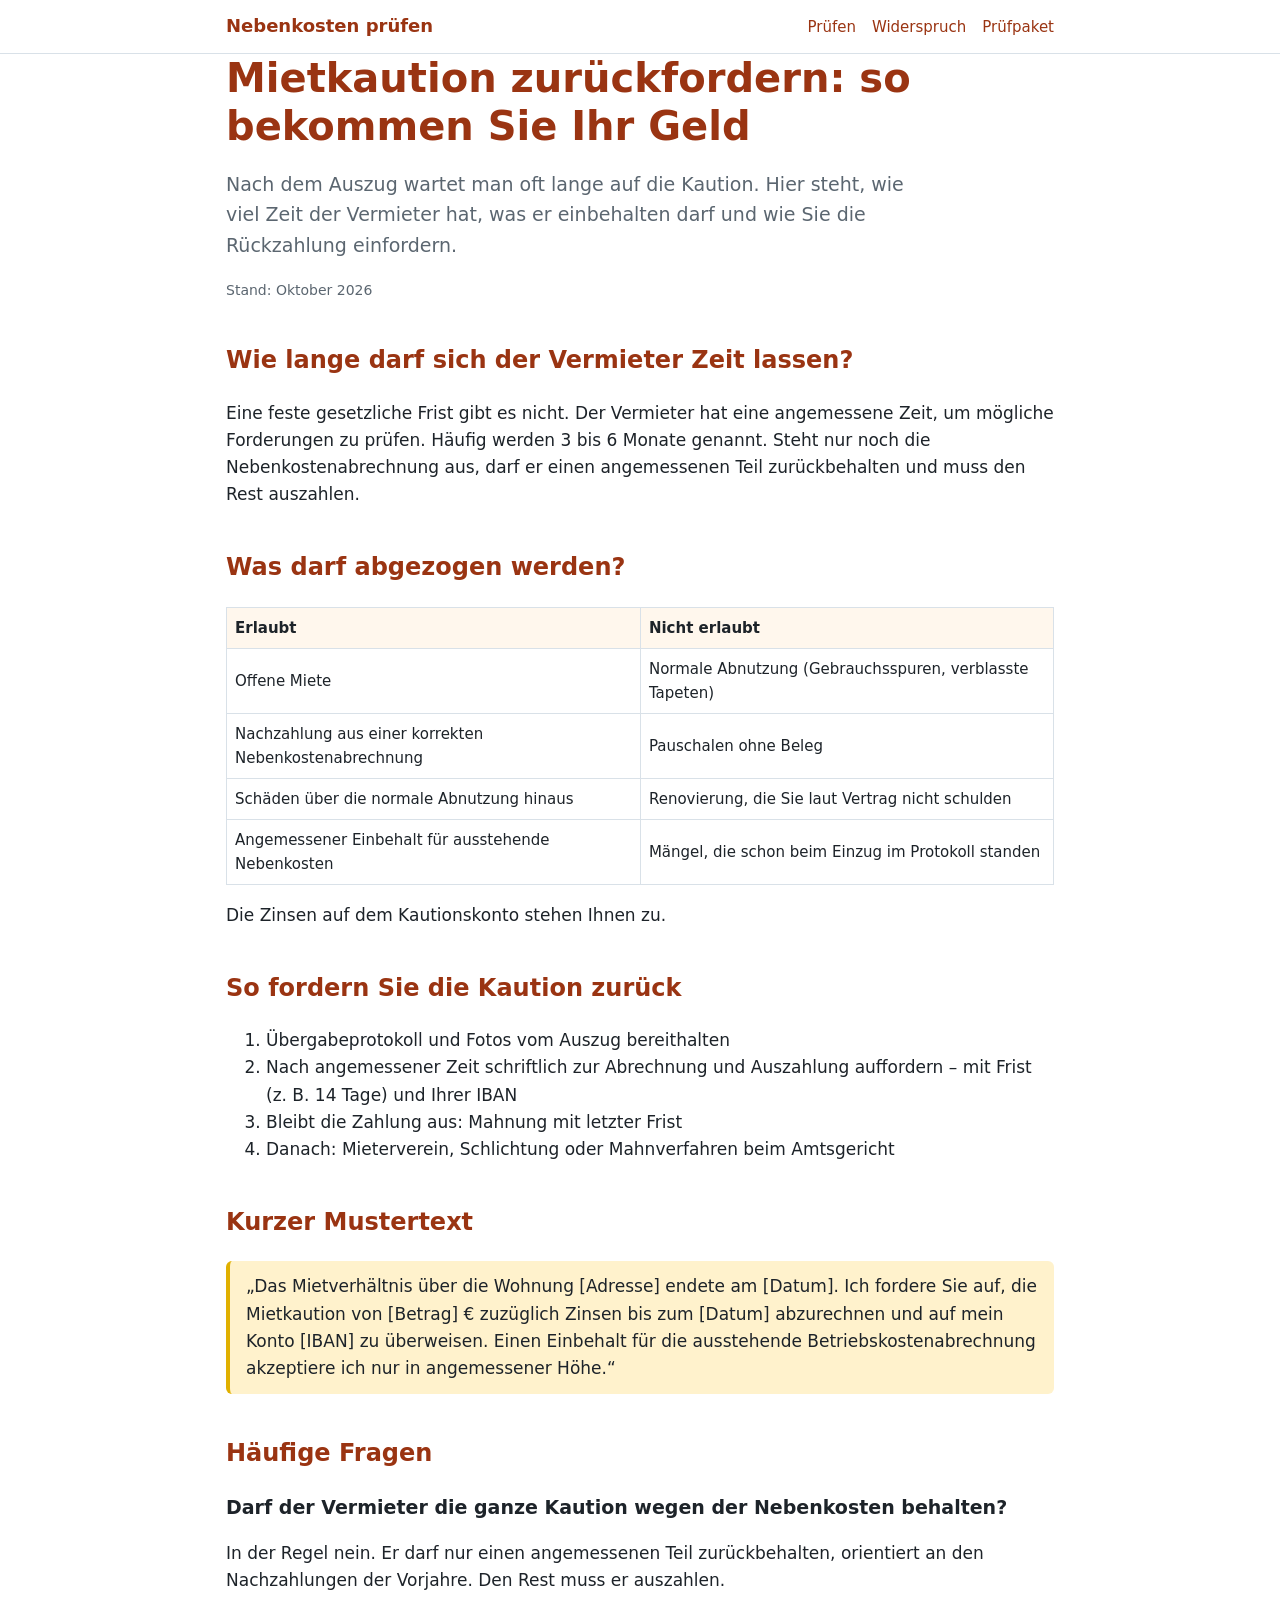
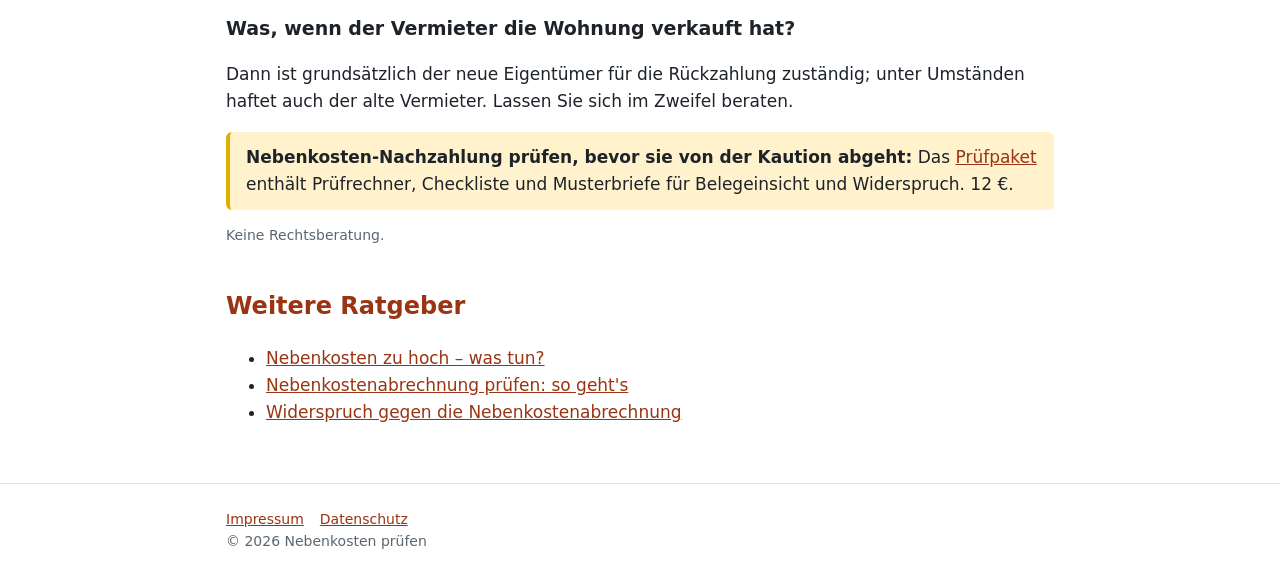
==== ratgeber/mietkaution-zurueckfordern.html @ 6026857a "Ratgeber Mietkaution zurückfordern Co-Authored-By: Claude Opus 5.5 <noreply@anthropic.com>" ====
<!doctype html>
<html lang="de">
<head>
<meta charset="utf-8">
<meta name="viewport" content="width=device-width, initial-scale=1">
<title>Mietkaution zurückfordern: Fristen, Abzüge und Musterschreiben</title>
<meta name="description" content="Mietkaution zurückfordern nach dem Auszug: wie lange der Vermieter Zeit hat, was er abziehen darf, Einbehalt für Nebenkosten, Zinsen – und wie Sie die Rückzahlung richtig einfordern.">
<link rel="canonical" href="https://n0mchen.github.io/nebenkosten-pruefen/ratgeber/mietkaution-zurueckfordern.html">
<link rel="stylesheet" href="../style.css">
<script type="application/ld+json" id="faq-auto">{"@context": "https://schema.org", "@type": "FAQPage", "mainEntity": [{"@type": "Question", "name": "Darf der Vermieter die ganze Kaution wegen der Nebenkosten behalten?", "acceptedAnswer": {"@type": "Answer", "text": "In der Regel nein. Er darf nur einen angemessenen Teil zurückbehalten, orientiert an den Nachzahlungen der Vorjahre. Den Rest muss er auszahlen."}}, {"@type": "Question", "name": "Was, wenn der Vermieter die Wohnung verkauft hat?", "acceptedAnswer": {"@type": "Answer", "text": "Dann ist grundsätzlich der neue Eigentümer für die Rückzahlung zuständig; unter Umständen haftet auch der alte Vermieter. Lassen Sie sich im Zweifel beraten."}}]}</script>
</head>
<body>
<header><div class="wrap"><a class="logo" href="../">Nebenkosten prüfen</a>
<nav><a href="nebenkostenabrechnung-pruefen.html">Prüfen</a><a href="widerspruch-nebenkostenabrechnung.html">Widerspruch</a><a href="../">Prüfpaket</a></nav></div></header>
<main class="wrap">
<h1>Mietkaution zurückfordern: so bekommen Sie Ihr Geld</h1>
<p class="lead">Nach dem Auszug wartet man oft lange auf die Kaution. Hier steht, wie viel Zeit der Vermieter hat, was er einbehalten darf und wie Sie die Rückzahlung einfordern.</p>
<p class="klein">Stand: Oktober 2026</p>

<h2>Wie lange darf sich der Vermieter Zeit lassen?</h2>
<p>Eine feste gesetzliche Frist gibt es nicht. Der Vermieter hat eine angemessene Zeit, um mögliche Forderungen zu prüfen. Häufig werden 3 bis 6 Monate genannt. Steht nur noch die Nebenkostenabrechnung aus, darf er einen angemessenen Teil zurückbehalten und muss den Rest auszahlen.</p>

<h2>Was darf abgezogen werden?</h2>
<div class="tabelle"><table>
<tr><th>Erlaubt</th><th>Nicht erlaubt</th></tr>
<tr><td>Offene Miete</td><td>Normale Abnutzung (Gebrauchsspuren, verblasste Tapeten)</td></tr>
<tr><td>Nachzahlung aus einer korrekten Nebenkostenabrechnung</td><td>Pauschalen ohne Beleg</td></tr>
<tr><td>Schäden über die normale Abnutzung hinaus</td><td>Renovierung, die Sie laut Vertrag nicht schulden</td></tr>
<tr><td>Angemessener Einbehalt für ausstehende Nebenkosten</td><td>Mängel, die schon beim Einzug im Protokoll standen</td></tr>
</table></div>
<p>Die Zinsen auf dem Kautionskonto stehen Ihnen zu.</p>

<h2>So fordern Sie die Kaution zurück</h2>
<ol>
<li>Übergabeprotokoll und Fotos vom Auszug bereithalten</li>
<li>Nach angemessener Zeit schriftlich zur Abrechnung und Auszahlung auffordern – mit Frist (z. B. 14 Tage) und Ihrer IBAN</li>
<li>Bleibt die Zahlung aus: Mahnung mit letzter Frist</li>
<li>Danach: Mieterverein, Schlichtung oder Mahnverfahren beim Amtsgericht</li>
</ol>

<h2>Kurzer Mustertext</h2>
<p class="hinweis">„Das Mietverhältnis über die Wohnung [Adresse] endete am [Datum]. Ich fordere Sie auf, die Mietkaution von [Betrag] € zuzüglich Zinsen bis zum [Datum] abzurechnen und auf mein Konto [IBAN] zu überweisen. Einen Einbehalt für die ausstehende Betriebskostenabrechnung akzeptiere ich nur in angemessener Höhe.“</p>

<h2>Häufige Fragen</h2>
<h3>Darf der Vermieter die ganze Kaution wegen der Nebenkosten behalten?</h3>
<p>In der Regel nein. Er darf nur einen angemessenen Teil zurückbehalten, orientiert an den Nachzahlungen der Vorjahre. Den Rest muss er auszahlen.</p>
<h3>Was, wenn der Vermieter die Wohnung verkauft hat?</h3>
<p>Dann ist grundsätzlich der neue Eigentümer für die Rückzahlung zuständig; unter Umständen haftet auch der alte Vermieter. Lassen Sie sich im Zweifel beraten.</p>

<div class="hinweis"><strong>Nebenkosten-Nachzahlung prüfen, bevor sie von der Kaution abgeht:</strong> Das <a href="../">Prüfpaket</a> enthält Prüfrechner, Checkliste und Musterbriefe für Belegeinsicht und Widerspruch. 12 €.</div>
<p class="klein">Keine Rechtsberatung.</p>
<section class="weitere"><h2>Weitere Ratgeber</h2><ul><li><a href="nebenkosten-zu-hoch.html">Nebenkosten zu hoch – was tun?</a></li><li><a href="nebenkostenabrechnung-pruefen.html">Nebenkostenabrechnung prüfen: so geht's</a></li><li><a href="widerspruch-nebenkostenabrechnung.html">Widerspruch gegen die Nebenkostenabrechnung</a></li></ul></section>
</main>
<footer><div class="wrap"><a href="../impressum.html">Impressum</a><a href="../datenschutz.html">Datenschutz</a><br>© 2026 Nebenkosten prüfen</div></footer>
</body>
</html>
---- style.css ----
:root{--blau:#9A3412;--hell:#FFF7ED;--gelb:#FFF2CC;--text:#1d2329;--grau:#5b6670;--rand:#d9e1e8}
*{box-sizing:border-box}
body{margin:0;font-family:system-ui,-apple-system,"Segoe UI",Arial,sans-serif;color:var(--text);background:#fff;line-height:1.6;font-size:17px}
a{color:var(--blau)}
.wrap{max-width:860px;margin:0 auto;padding:0 16px}
header{border-bottom:1px solid var(--rand)}
header .wrap{display:flex;justify-content:space-between;align-items:center;gap:12px;padding-top:12px;padding-bottom:12px;flex-wrap:wrap}
.logo{font-weight:700;color:var(--blau);text-decoration:none;font-size:18px}
nav a{margin-left:16px;text-decoration:none;font-size:15px}
.hero{background:var(--hell);padding:48px 0}
h1{font-size:clamp(28px,5vw,40px);line-height:1.2;margin:0 0 16px;color:var(--blau)}
h2{font-size:24px;color:var(--blau);margin-top:40px}
h3{font-size:19px;margin-bottom:4px}
.lead{font-size:19px;color:var(--grau);max-width:680px}
.btn{display:inline-block;background:var(--blau);color:#fff;padding:14px 26px;border-radius:8px;text-decoration:none;font-weight:700;font-size:18px}
.btn:hover{opacity:.9}
.preis{font-size:30px;font-weight:700;margin:8px 0}
.grid{display:grid;grid-template-columns:repeat(auto-fit,minmax(240px,1fr));gap:16px}
.karte{border:1px solid var(--rand);border-radius:10px;padding:18px;background:#fff}
.hinweis{background:var(--gelb);border-left:4px solid #e0b000;padding:12px 16px;border-radius:6px}
.check li{list-style:none;margin:6px 0}
.check li::before{content:"✓ ";color:#2e7d32;font-weight:700}
table{border-collapse:collapse;width:100%;font-size:15px}
th,td{border:1px solid var(--rand);padding:8px;text-align:left}
th{background:var(--hell)}
.tabelle{overflow-x:auto}
img{max-width:100%;height:auto}
footer{border-top:1px solid var(--rand);margin-top:56px;padding:24px 0;font-size:14px;color:var(--grau)}
footer a{margin-right:16px}
.klein{font-size:14px;color:var(--grau)}
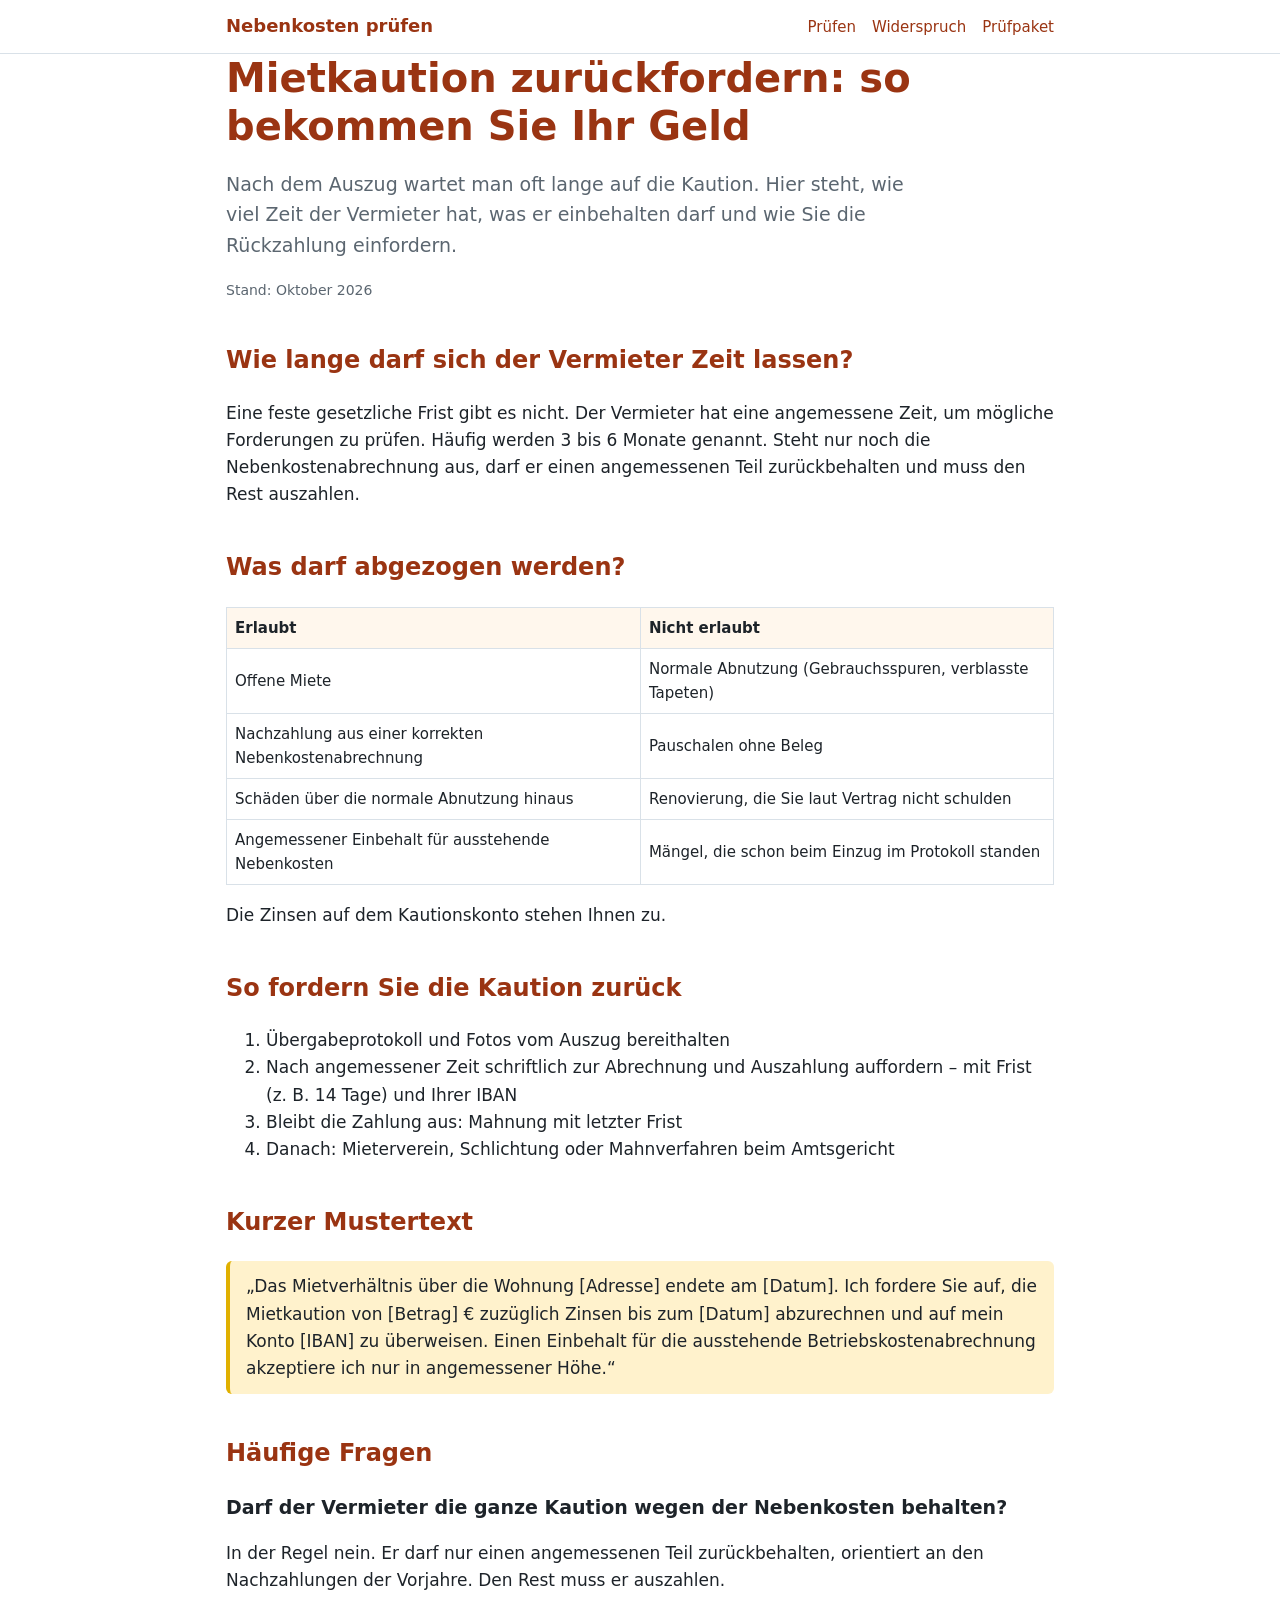
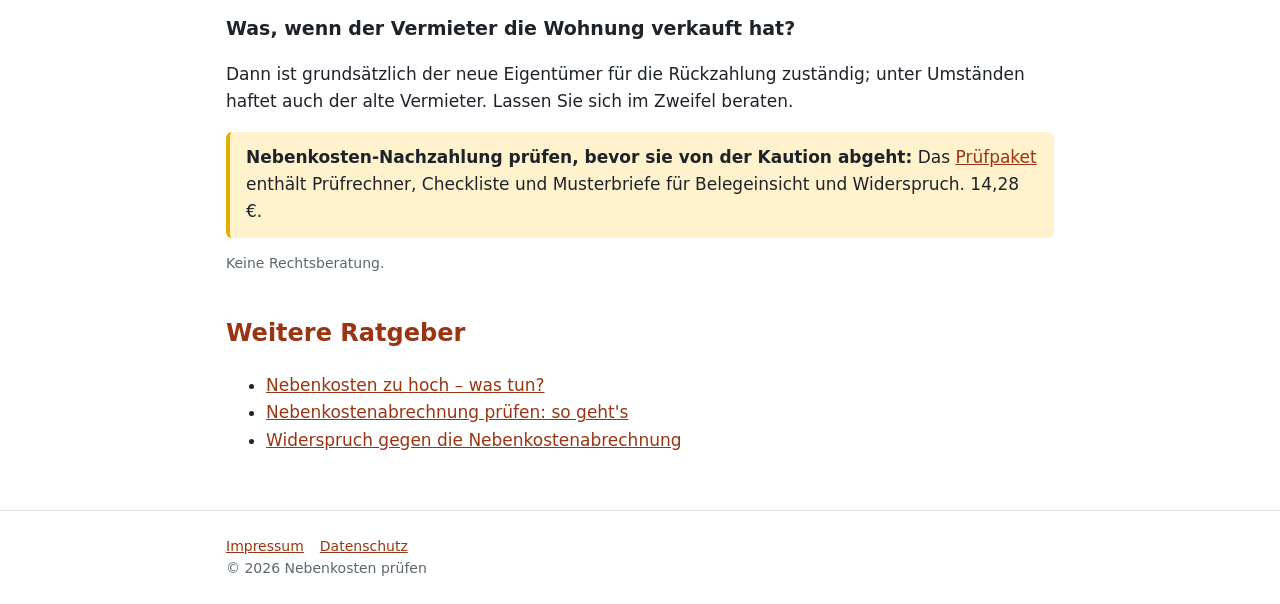
==== commit 9be7f085: "Preise an Digistore angepasst (MwSt.) Co-Authored-By: Claude Opus 5.5 <noreply@anthropic.com>" ====
--- a/ratgeber/mietkaution-zurueckfordern.html
+++ b/ratgeber/mietkaution-zurueckfordern.html
@@ -47,7 +47,7 @@
 <h3>Was, wenn der Vermieter die Wohnung verkauft hat?</h3>
 <p>Dann ist grundsätzlich der neue Eigentümer für die Rückzahlung zuständig; unter Umständen haftet auch der alte Vermieter. Lassen Sie sich im Zweifel beraten.</p>
 
-<div class="hinweis"><strong>Nebenkosten-Nachzahlung prüfen, bevor sie von der Kaution abgeht:</strong> Das <a href="../">Prüfpaket</a> enthält Prüfrechner, Checkliste und Musterbriefe für Belegeinsicht und Widerspruch. 12 €.</div>
+<div class="hinweis"><strong>Nebenkosten-Nachzahlung prüfen, bevor sie von der Kaution abgeht:</strong> Das <a href="../">Prüfpaket</a> enthält Prüfrechner, Checkliste und Musterbriefe für Belegeinsicht und Widerspruch. 14,28 €.</div>
 <p class="klein">Keine Rechtsberatung.</p>
 <section class="weitere"><h2>Weitere Ratgeber</h2><ul><li><a href="nebenkosten-zu-hoch.html">Nebenkosten zu hoch – was tun?</a></li><li><a href="nebenkostenabrechnung-pruefen.html">Nebenkostenabrechnung prüfen: so geht's</a></li><li><a href="widerspruch-nebenkostenabrechnung.html">Widerspruch gegen die Nebenkostenabrechnung</a></li></ul></section>
 </main>
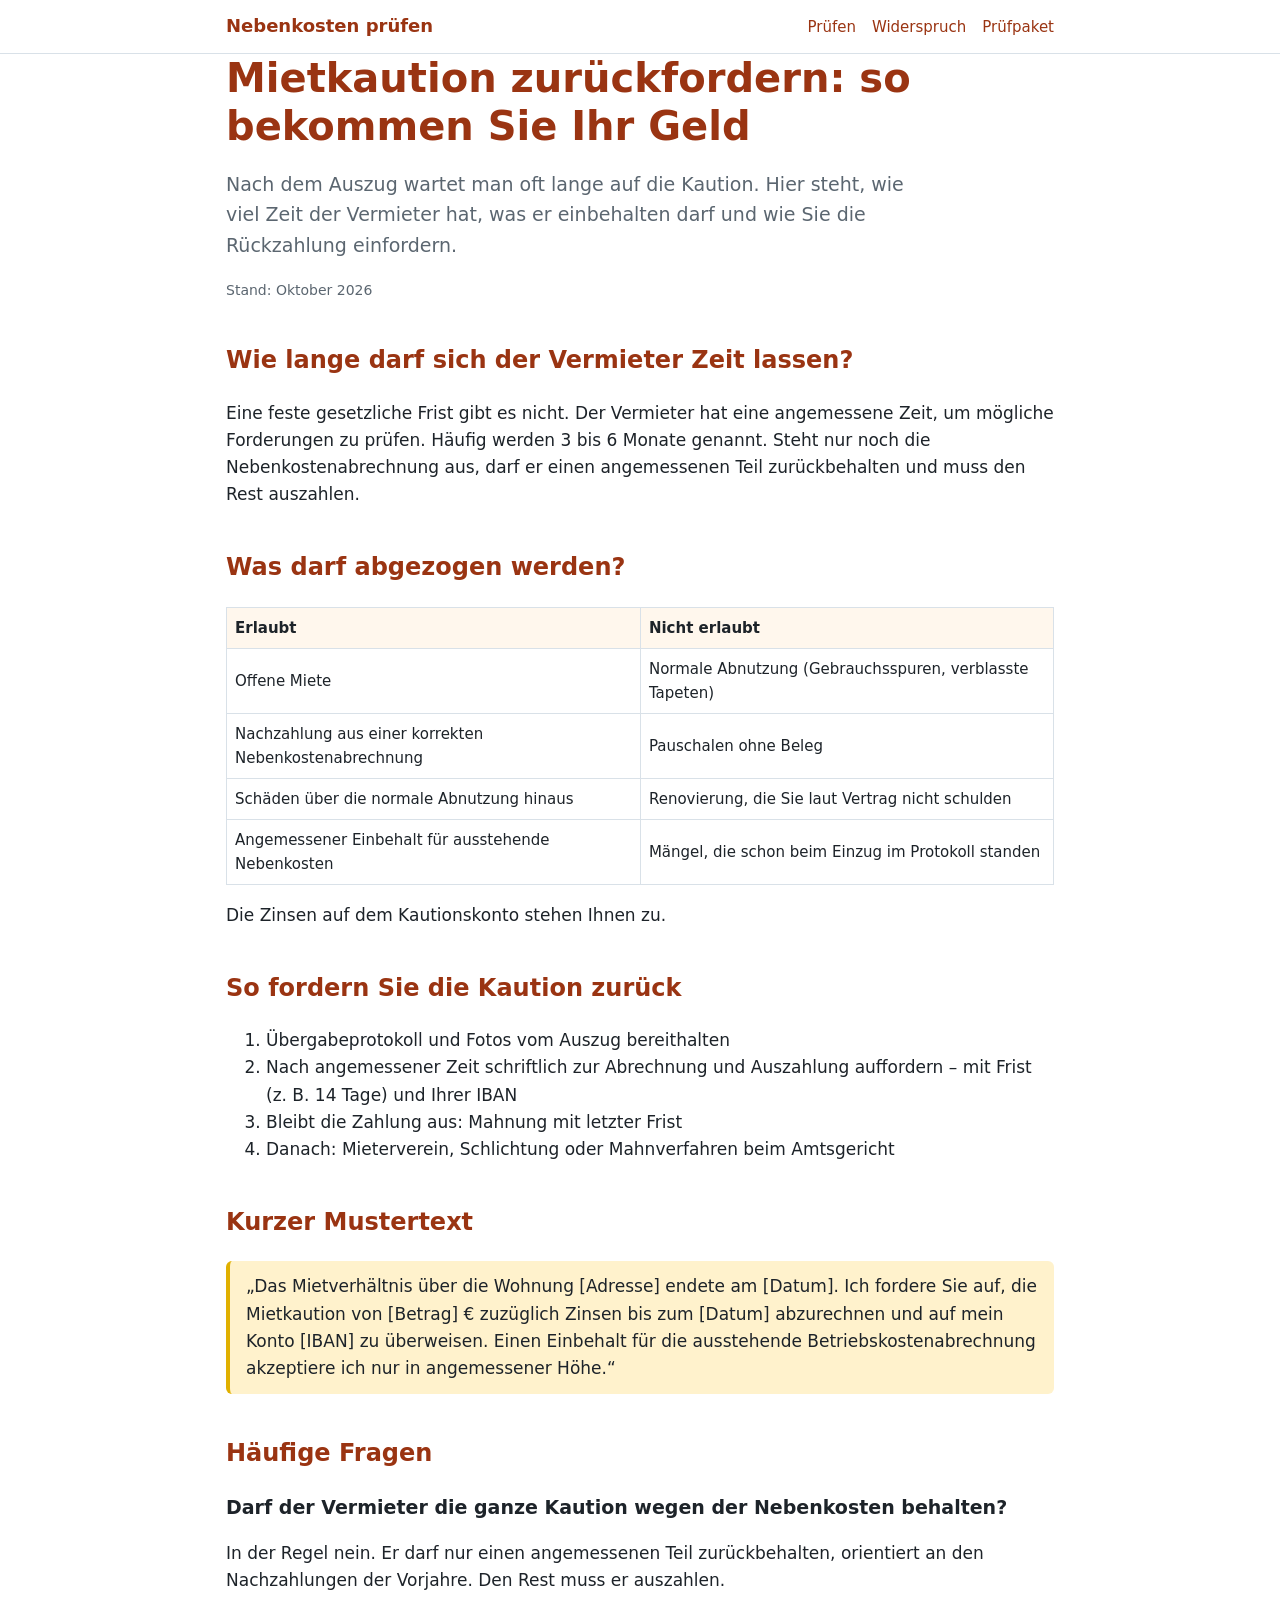
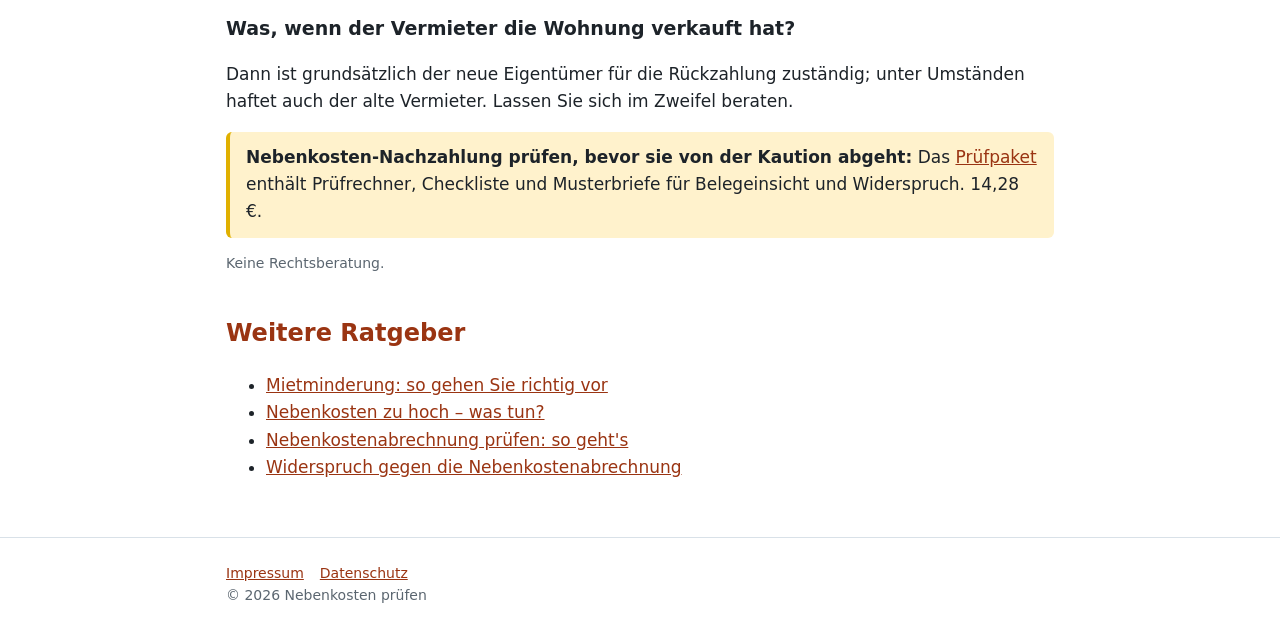
==== commit 0fffb391: "Ratgeber Mietminderung Co-Authored-By: Claude Opus 5.5 <noreply@anthropic.com>" ====
--- a/ratgeber/mietkaution-zurueckfordern.html
+++ b/ratgeber/mietkaution-zurueckfordern.html
@@ -49,7 +49,7 @@
 
 <div class="hinweis"><strong>Nebenkosten-Nachzahlung prüfen, bevor sie von der Kaution abgeht:</strong> Das <a href="../">Prüfpaket</a> enthält Prüfrechner, Checkliste und Musterbriefe für Belegeinsicht und Widerspruch. 14,28 €.</div>
 <p class="klein">Keine Rechtsberatung.</p>
-<section class="weitere"><h2>Weitere Ratgeber</h2><ul><li><a href="nebenkosten-zu-hoch.html">Nebenkosten zu hoch – was tun?</a></li><li><a href="nebenkostenabrechnung-pruefen.html">Nebenkostenabrechnung prüfen: so geht's</a></li><li><a href="widerspruch-nebenkostenabrechnung.html">Widerspruch gegen die Nebenkostenabrechnung</a></li></ul></section>
+<section class="weitere"><h2>Weitere Ratgeber</h2><ul><li><a href="mietminderung.html">Mietminderung: so gehen Sie richtig vor</a></li><li><a href="nebenkosten-zu-hoch.html">Nebenkosten zu hoch – was tun?</a></li><li><a href="nebenkostenabrechnung-pruefen.html">Nebenkostenabrechnung prüfen: so geht's</a></li><li><a href="widerspruch-nebenkostenabrechnung.html">Widerspruch gegen die Nebenkostenabrechnung</a></li></ul></section>
 </main>
 <footer><div class="wrap"><a href="../impressum.html">Impressum</a><a href="../datenschutz.html">Datenschutz</a><br>© 2026 Nebenkosten prüfen</div></footer>
 </body>
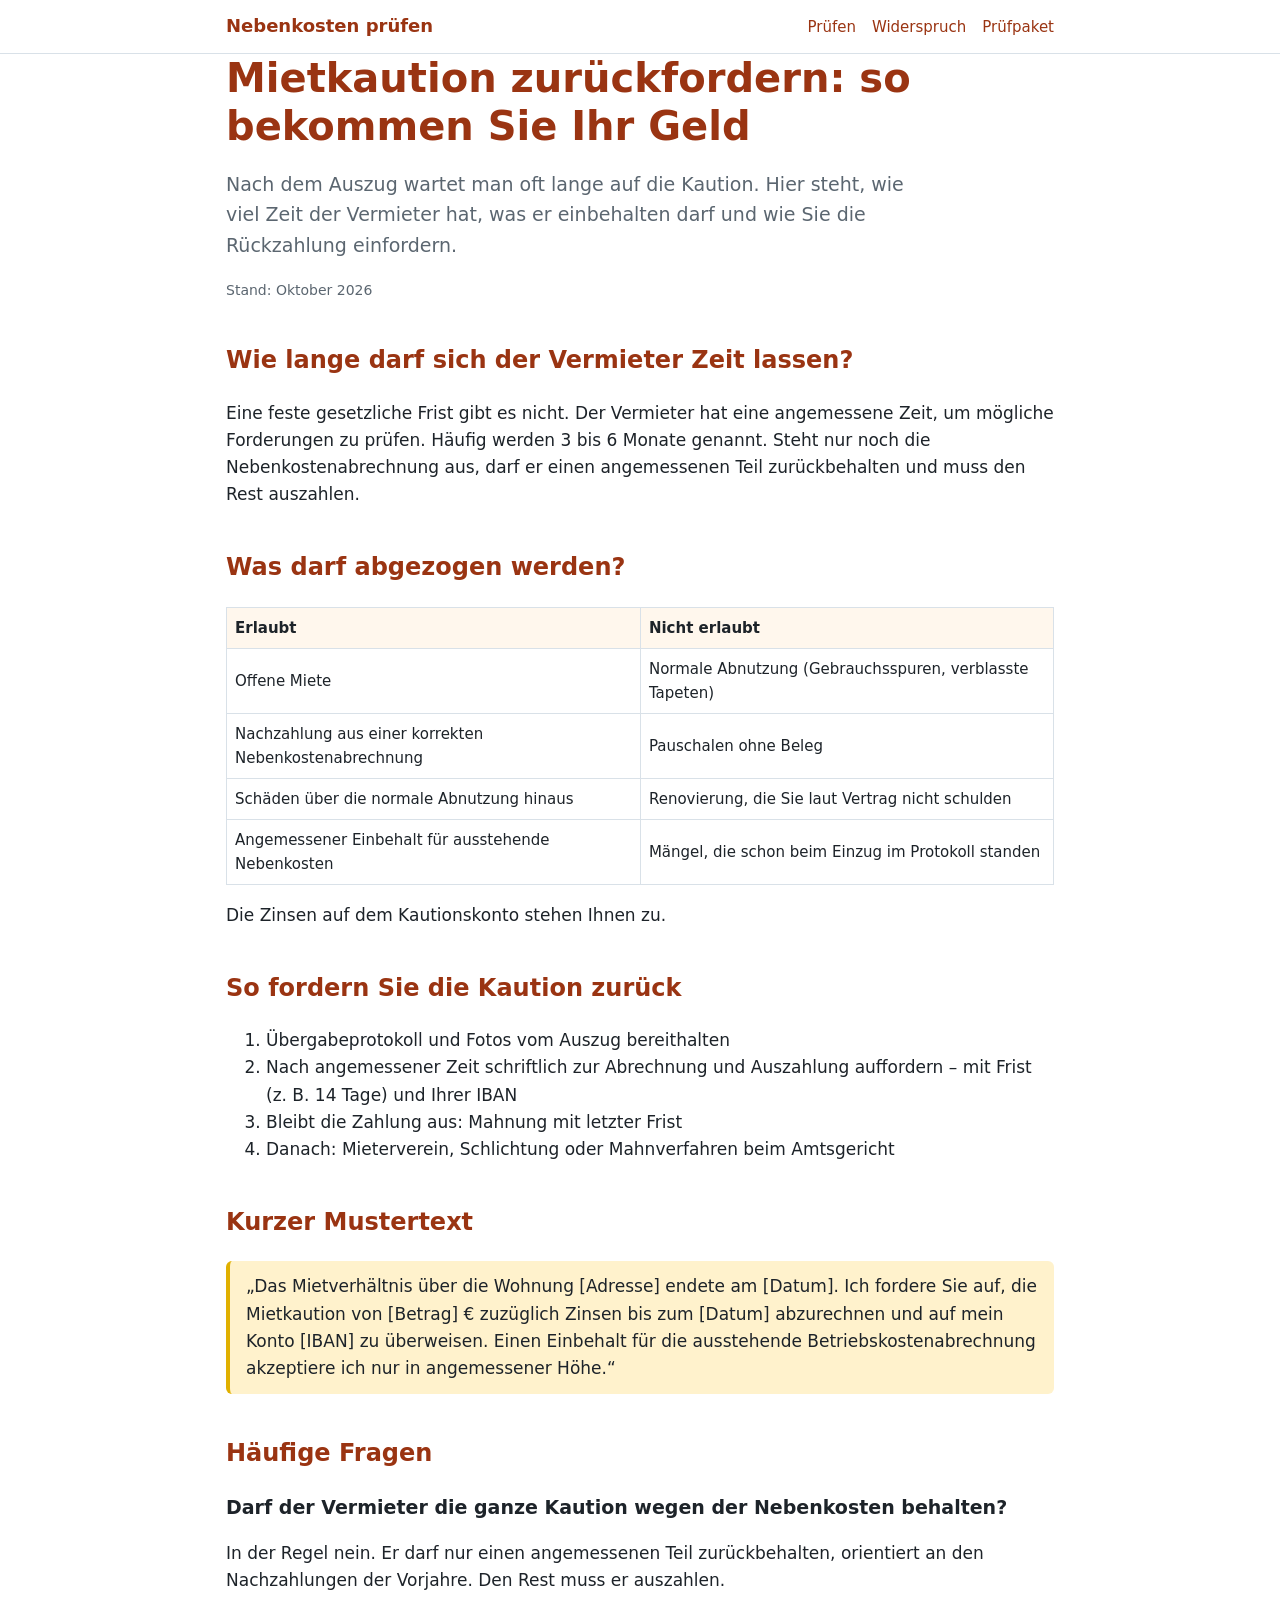
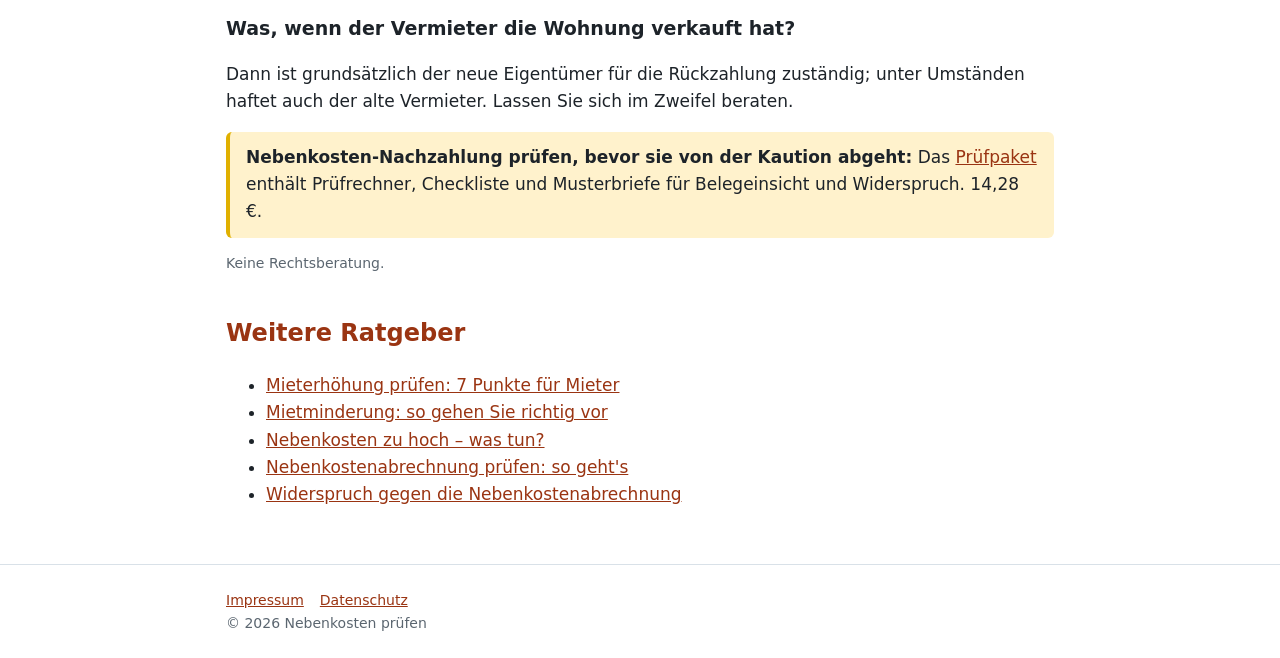
==== commit 18b5eb8b: "Ratgeber Mieterhöhung prüfen Co-Authored-By: Claude Opus 5.5 <noreply@anthropic.com>" ====
--- a/ratgeber/mietkaution-zurueckfordern.html
+++ b/ratgeber/mietkaution-zurueckfordern.html
@@ -49,7 +49,7 @@
 
 <div class="hinweis"><strong>Nebenkosten-Nachzahlung prüfen, bevor sie von der Kaution abgeht:</strong> Das <a href="../">Prüfpaket</a> enthält Prüfrechner, Checkliste und Musterbriefe für Belegeinsicht und Widerspruch. 14,28 €.</div>
 <p class="klein">Keine Rechtsberatung.</p>
-<section class="weitere"><h2>Weitere Ratgeber</h2><ul><li><a href="mietminderung.html">Mietminderung: so gehen Sie richtig vor</a></li><li><a href="nebenkosten-zu-hoch.html">Nebenkosten zu hoch – was tun?</a></li><li><a href="nebenkostenabrechnung-pruefen.html">Nebenkostenabrechnung prüfen: so geht's</a></li><li><a href="widerspruch-nebenkostenabrechnung.html">Widerspruch gegen die Nebenkostenabrechnung</a></li></ul></section>
+<section class="weitere"><h2>Weitere Ratgeber</h2><ul><li><a href="mieterhoehung-pruefen.html">Mieterhöhung prüfen: 7 Punkte für Mieter</a></li><li><a href="mietminderung.html">Mietminderung: so gehen Sie richtig vor</a></li><li><a href="nebenkosten-zu-hoch.html">Nebenkosten zu hoch – was tun?</a></li><li><a href="nebenkostenabrechnung-pruefen.html">Nebenkostenabrechnung prüfen: so geht's</a></li><li><a href="widerspruch-nebenkostenabrechnung.html">Widerspruch gegen die Nebenkostenabrechnung</a></li></ul></section>
 </main>
 <footer><div class="wrap"><a href="../impressum.html">Impressum</a><a href="../datenschutz.html">Datenschutz</a><br>© 2026 Nebenkosten prüfen</div></footer>
 </body>
